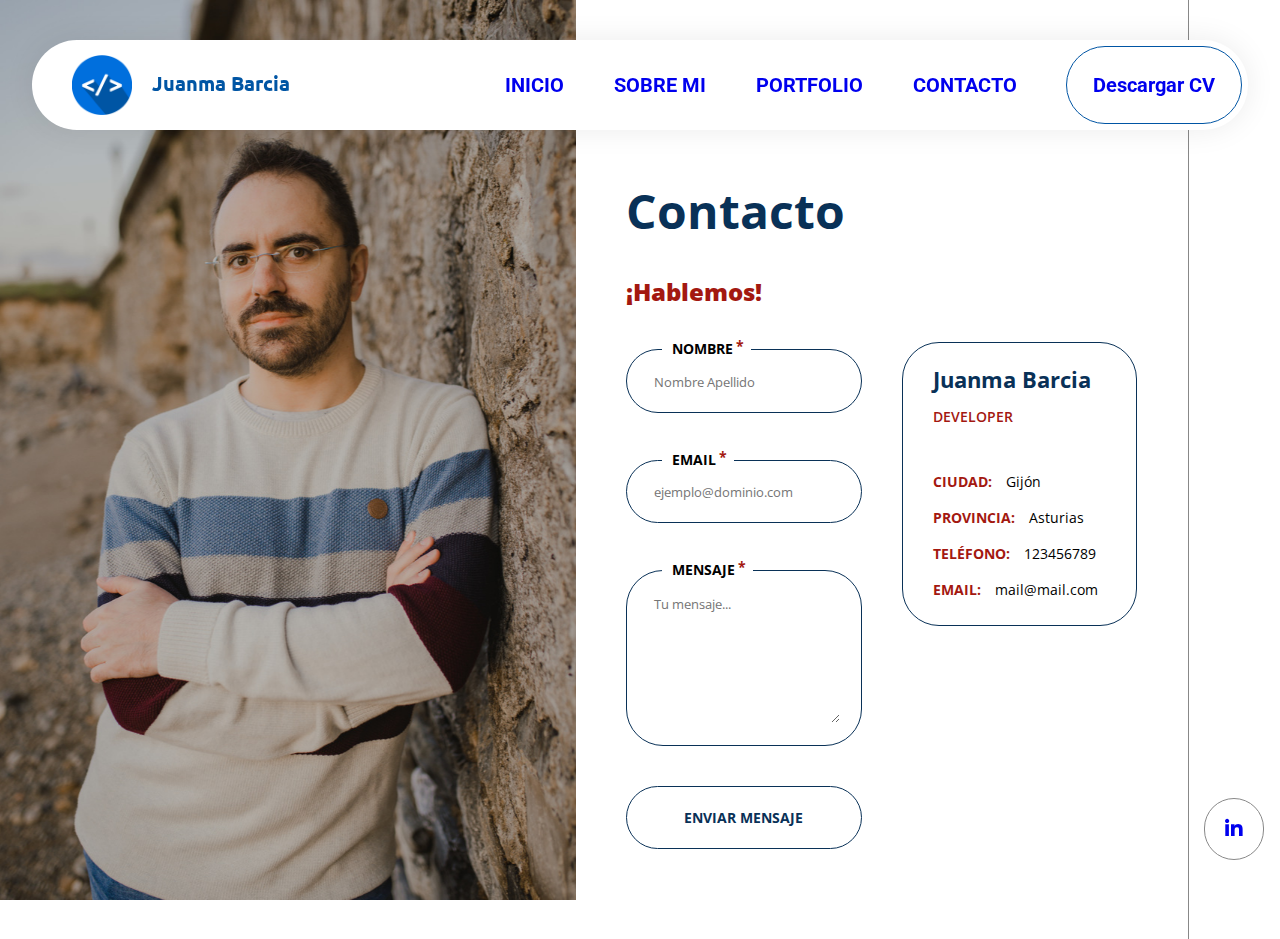
==== contacto.html @ e6e1dfab "First commit" ====
<!DOCTYPE html>
<html lang="en">

<head>
    <meta charset="UTF-8">
    <meta http-equiv="X-UA-Compatible" content="IE=edge">
    <meta name="viewport" content="width=device-width, initial-scale=1.0">
    <title>Página Personal | Contacto</title>
    <link rel="icon" type="image/png" href="assets/favicon.png">
    <link rel="stylesheet" href="css/reset.css">
    <link rel="stylesheet" href="css/style.css">
</head>

<body id="contact">
    <header>
        <nav>
            <div class="navbar">
                <img src="assets/logo.png" alt="logo">
                <div class="name_logo">
                    <p class="primary">Juanma Barcia</p>
                </div>
                <div class="cv">
                    <a href="assets/Curriculum Juanma Barcia.pdf" target="_blank">Descargar CV</a>
                </div>
                <ul>
                    <li>
                        <a href="index.html">Inicio</a>
                    </li>
                    <li>
                        <a href="sobre_mi.html">Sobre mi</a>
                    </li>
                    <li>
                        <a href="portfolio.html">Portfolio</a>
                    </li>
                    <li>
                        <a href="contacto.html">Contacto</a>
                    </li>
                </ul>
            </div>
        </nav>
    </header>
    <main>

        <div class="photo">
            <div class="photo_img"></div>
        </div>
        <div class="content">
            <h1>Contacto</h1>
            <h2 class="subtitule">¡Hablemos!</h2>
            <div class="form">
                <form action="#">
                    <fieldset>
                        <legend>Nombre<sup>*</sup></legend>
                        <input type="text" id="name" name="name" placeholder="Nombre Apellido" required>
                    </fieldset>
                    <fieldset>
                        <legend>Email<sup>*</sup></legend>
                        <input type="text" id="email" name="email" placeholder="ejemplo@dominio.com" required>
                    </fieldset>
                    <fieldset>
                        <legend>Mensaje<sup>*</sup></legend>
                        <textarea id="message" name="message" placeholder="Tu mensaje..." rows="7" required></textarea>
                    </fieldset>
                    <fieldset>
                        <input type="submit" id="send" name="send" value="Enviar mensaje">
                    </fieldset>
                </form>
            </div>
            <div class="address">
                <div class="contact_data">
                    <h3>Juanma Barcia</h3>
                    <h4>Developer</h4>
                    <ul>
                        <li>
                            <strong>
                                <span> Ciudad: </span>
                            </strong>
                            <span> Gijón </span>
                        </li>
                        <li>
                            <strong>
                                <span> Provincia: </span>
                            </strong>
                            <span> Asturias </span>
                        </li>
                        <li>
                            <strong>
                                <span> Teléfono: </span>
                            </strong>
                            <span> 123456789 </span>
                        </li>
                        <li>
                            <strong>
                                <span> Email: </span>
                            </strong>
                            <span> mail@mail.com </span>
                        </li>
                    </ul>
                </div>
            </div>
        </div>

    </main>
    <footer>
        <div class="social">
            <a href="https://www.linkedin.com/in/juanmabarcia/" target="_blank"><i class="fab fa-linkedin-in"></i></a>
        </div>
    </footer>
</body>

</html>
---- css/style.css ----
/* IMPORTS */

@import url('https://use.fontawesome.com/releases/v5.15.3/css/all.css');
@import url('https://fonts.googleapis.com/css2?family=Ubuntu&display=swap');
@import url('https://fonts.googleapis.com/css2?family=Roboto:ital,wght@0,100;0,300;0,400;0,500;0,700;0,900;1,100;1,300;1,400;1,500;1,700;1,900&display=swap');
@import url('https://fonts.googleapis.com/css2?family=Open+Sans:ital,wght@0,300;0,400;0,600;0,700;0,800;1,300;1,400;1,600;1,700;1,800&display=swap');

/* ESTILOS GENERALES */

* {
    font-family: 'Open Sans', sans-serif;
}

 :root {
    --primary: #0055a4;
    --second: #A31810;
    --third: #97A310;
    --fourth: #093157;
    --fifth: #505704;
    --white: #ffffff;
    --light_grey: #888888;
    --mid_grey: #555555;
    --dark_grey: #222222;
    --black: #000000;
}

.primary {
    color: var(--primary)
}

.second {
    color: var(--second)
}

.third {
    color: var(--third)
}

.fourth {
    color: var(--fourth)
}

.fifth {
    color: var(--fifth)
}

.white {
    color: var(--white)
}

.grey {
    color: var(--grey)
}

.black {
    color: var(--black)
}

 ::-webkit-scrollbar {
    width: 8px;
    height: 8px;
}

 ::-webkit-scrollbar-thumb {
    background: var(--primary);
    border-radius: 4px;
}

 ::-webkit-scrollbar-track {
    background: var(--white);
}

h1, h2, h3, h4 {
    color: var(--fourth);
    font-weight: 500;
    margin-bottom: 2rem;
    line-height: 1.5;
}

h1 {
    font-weight: 700;
    font-size: 3em;
    line-height: 1.3;
}

h2 {
    font-size: 2em;
}

h3 {
    font-size: 1.5em;
}

p {
    color: var(--light_grey);
    line-height: 2;
    margin-bottom: 20px;
}

li {
    margin-bottom: 10px;
}

a {
    text-decoration: none;
}

a:visited {
    color: var(--primary);
}

strong {
    color: var(--second);
    font-weight: 700;
}

.subtitule {
    color: var(--second);
    font-weight: 900;
    font-size: 1.5rem;
}


/* HEADER */

nav {
    width: 100%;
    font-family: 'Roboto', sans-serif;
    font-weight: bold;
    font-size: 20px;
    position: fixed;
    top: 0;
    z-index: 100;
    color: var(--primary);
}

.navbar {
    background-color: var(--white);
    border-radius: 45px;
    height: 90px;
    width: 95%;
    margin: 40px auto;
    box-shadow: 0px 0px 30px rgb(0 0 0 / 8%);
    ;
}

nav a:hover {
    transform: rotateX(360deg);
    transition: transform 0.8s cubic-bezier(0.55, 0.055, 0.675, 0.19);
}

nav img {
    float: left;
    width: 60px;
    position: relative;
    top: 15px;
    left: 40px;
}

.name_logo {
    width: 140px;
    float: left;
    font-family: 'Ubuntu', sans-serif;
    position: relative;
    top: 33px;
    left: 60px;
    font-size: 20px;
    font-weight: bold;
    line-height: 1.2;
}

.name_logo p {
    line-height: 1;
}

.cv {
    float: right;
}

.cv a {
    border: solid var(--primary) 1px;
    border-radius: 40px;
    padding: 26px;
    top: 33px;
    right: 6px;
    vertical-align: middle;
    position: relative;
}

.cv a:hover {
    background-color: var(--primary);
    transition: background-color 0.4s ease-in;
}

.cv:hover a {
    color: var(--white);
    transition: color 0.4s ease-in;
}

nav ul {
    list-style-type: none;
    margin: 9px 0;
    padding: 0;
    float: right;
}

nav li {
    float: left;
    margin: 0 10px;
    text-transform: uppercase;
}

nav li:last-child {
    margin-right: 40px;
}

nav li a {
    display: block;
    padding: 26px 15px;
}


/* MAIN */

main {
    position: relative;
    margin-top: 50px;
    margin-left: 45%;
    margin-right: 92px;
    min-height: calc(100vh - 130px);
    display: flex;
    align-items: center;
}

main:before {
    content: '';
    position: fixed;
    left: 45%;
    right: 92px;
    top: 0;
    height: 40px;
    background: var(--white);
    z-index: 13;
}

.photo {
    position: fixed;
    top: 0;
    left: 0;
    width: 45%;
    height: 100%;
}

.photo_img {
    background-image: url("../assets/IMG_1263.jpg");
    position: absolute;
    left: 0;
    top: 0;
    width: 100%;
    height: 100%;
    background-repeat: no-repeat;
    background-position: top center;
    background-size: cover;
}

.content {
    margin-top: 80px;
    padding: 50px;
    max-width: calc(100% - 100px);
}

.photo img {
    width: 100%;
    visibility: hidden;
}


/* FOOTER */

footer {
    position: fixed;
    bottom: 40px;
    right: 0;
    width: 92px;
    z-index: 99;
}

footer:before {
    content: '';
    position: absolute;
    bottom: -50vh;
    left: 0;
    width: 1px;
    height: 200vh;
    background: var(--light_grey);
}

.social a i {
    display: block;
    width: fit-content;
    margin: 0 auto;
    border: solid 1px var(--light_grey);
    padding: 20px;
    border-radius: 30px;
}

.fa-linkedin-in:before {
    font-size: 20px;
}

.social a i:hover {
    background-color: #0a66c280;
    transition: background-color 0.3s ease-in;
}


/* ESTILOS DE CADA PÁGINA */


/* INICIO */

#index .content {
    width: 70%;
}


/* SOBRE MI */

#about .content li {
    margin-bottom: 10px;
    width: 50%;
    float: left;
}

#about .content ul li strong {
    display: inline-block;
    width: 50%;
    text-transform: uppercase;
}

#about .bars {
    width: 43%;
    float: left;
    margin: 0 1em;
}

#about .bars h3 {
    font-size: 1.3em;
    font-weight: 700;
    margin: 1em 0 0.2em;
    text-align: center;
}

#about .progress_bar {
    border: 1px solid var(--third);
    border-radius: 14px;
}

#about .progress_bar>div {
    background: var(--third);
    padding: 5px 0px;
    -webkit-animation: progress_bar 2s;
    -moz-animation: progress_bar 2s;
}

@-webkit-keyframes progress_bar {
    0% {
        width: 0;
    }
}

@-moz-keyframes progress_bar {
    0% {
        width: 0;
    }
}


/* PORTFOLIO */

#portfolio .grid_element {
    width: 47%;
    float: left;
    margin-bottom: 10px;
}

#portfolio .grid_element:nth-child(even) {
    margin-left: 10px;
}

#portfolio .grid_element:nth-child(odd) {
    margin-right: 10px;
}

#portfolio .grid_element img {
    width: 95%;
    margin: auto;
    display: block;
}

#portfolio .grid_element h3 {
    text-align: center;
    margin: 1rem 0;
}

#portfolio .grid_element h3 a {
    padding: 5px 20px;
}

#portfolio figure img {
    visibility: hidden;
}

#portfolio .grid_element:hover .element {
    transform: scale(1.05);
    transition: all .5s;
}

#portfolio .figure {
    background-repeat: no-repeat;
    background-position: center center;
    background-size: cover;
    transform: scale(0.95);
    border: 1px solid var(--light_grey);
}

#portfolio .figure1 {
    background-image: url("../assets/portfolio/cadarma.png");
}

#portfolio .figure2 {
    background-image: url("../assets/portfolio/cevisa.png");
}

#portfolio .figure3 {
    background-image: url("../assets/portfolio/endovations.png");
}

#portfolio .figure4 {
    background-image: url("../assets/portfolio/inffusions.png");
}

.figure5 {
    background-image: url("../assets/portfolio/osjuan.png");
}

#portfolio .figure6 {
    background-image: url("../assets");
}


/* CONTACTO */

#contact .content {
    width: 100%;
}

#contact .form, #contact .address {
    width: 46%;
    float: left;
    padding-right: 20px;
}

#contact .content div.address {
    padding-left: 20px;
    padding-right: 0;
}

#contact .content .contact_data {
    padding: 20px 30px;
    border: 1px solid var(--fourth);
    border-radius: 37px;
}

#contact fieldset {
    padding: 15px 25px 20px;
    border: 1px solid var(--fourth);
    border-radius: 37px;
    margin-bottom: 40px;
}

#contact fieldset:last-child {
    padding: 20px 35px;
}

#contact legend {
    padding: 0 10px;
    font-weight: 700;
    text-transform: uppercase;
    font-size: 0.9em;
    margin-left: 10px;
}

#contact input, textarea {
    border: none;
    width: 100%;
    font-size: 0.8em;
    color: var(--fourth)
}

#contact input:focus, textarea:focus {
    outline: none;
}

#contact input[type="submit"] {
    color: var(--fourth);
    font-weight: 700;
    text-transform: uppercase;
    font-size: 0.9em;
    background: none;
}

#contact sup {
    color: var(--second);
    position: relative;
    top: -3px;
    left: 3px;
}

#contact .contact_data h3 {
    font-weight: 700;
    margin-bottom: 10px;
    font-size: 1.4em;
}

#contact .contact_data h4 {
    color: var(--second);
    font-weight: 600;
    font-size: 0.85em;
    text-transform: uppercase;
}

#contact .contact_data ul {
    margin-top: 3em;
}

#contact .contact_data li {
    margin-bottom: 1.5em;
    font-size: 0.9em;
}

#contact .contact_data li:last-child {
    margin-bottom: 0.5em;
}

#contact .contact_data li strong {
    padding-right: 10px;
    text-transform: uppercase;
}
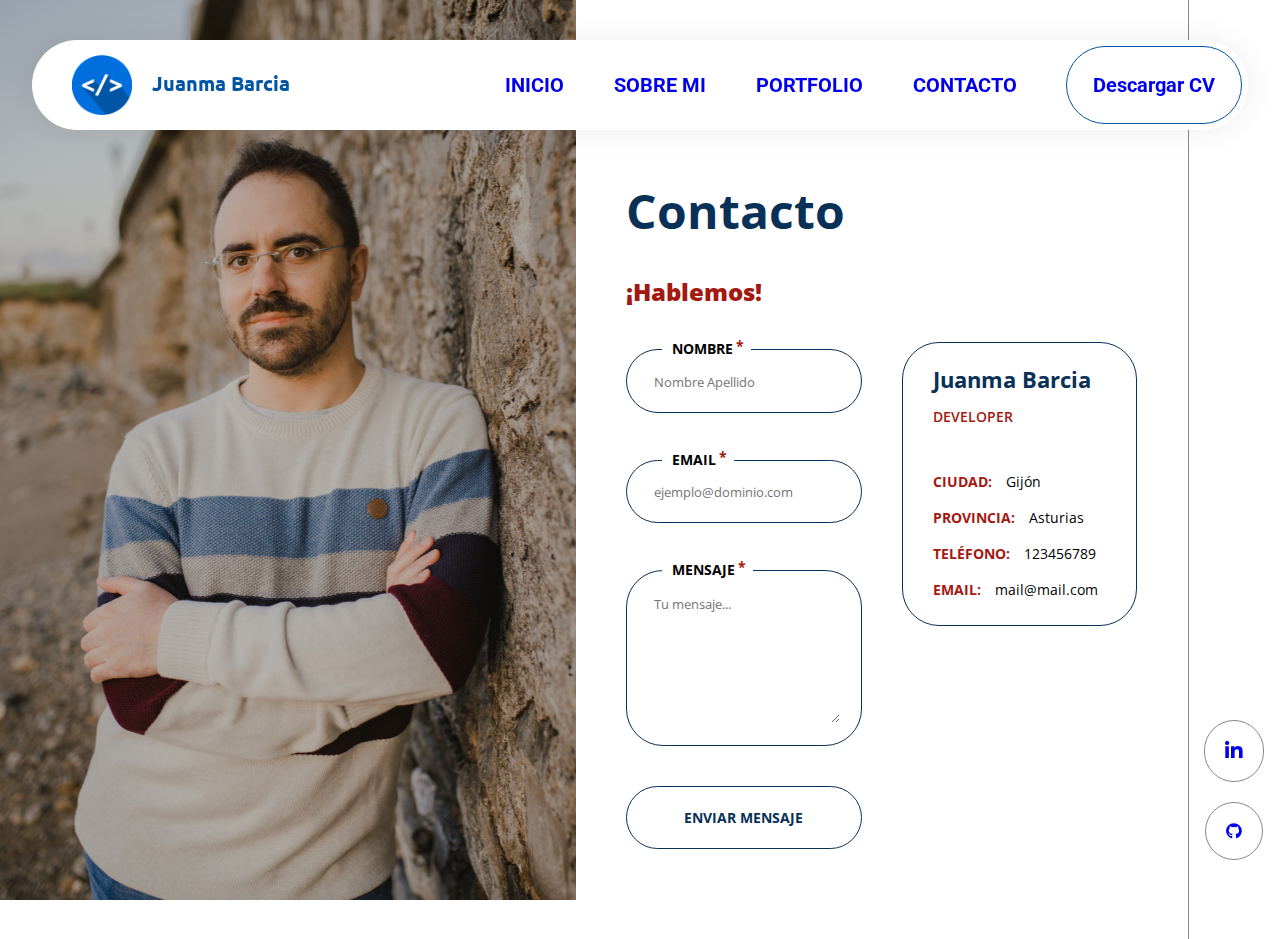
==== commit f2e78661: "Added GitHub icon to footer" ====
--- a/contacto.html
+++ b/contacto.html
@@ -104,6 +104,7 @@
     <footer>
         <div class="social">
             <a href="https://www.linkedin.com/in/juanmabarcia/" target="_blank"><i class="fab fa-linkedin-in"></i></a>
+            <a href="https://github.com/JuanmaBarcia" target="_blank"><i class="fab fa-github"></i></a>
         </div>
     </footer>
 </body>
--- a/css/style.css
+++ b/css/style.css
@@ -298,7 +298,7 @@
 .social a i {
     display: block;
     width: fit-content;
-    margin: 0 auto;
+    margin: 20px auto 0;
     border: solid 1px var(--light_grey);
     padding: 20px;
     border-radius: 30px;
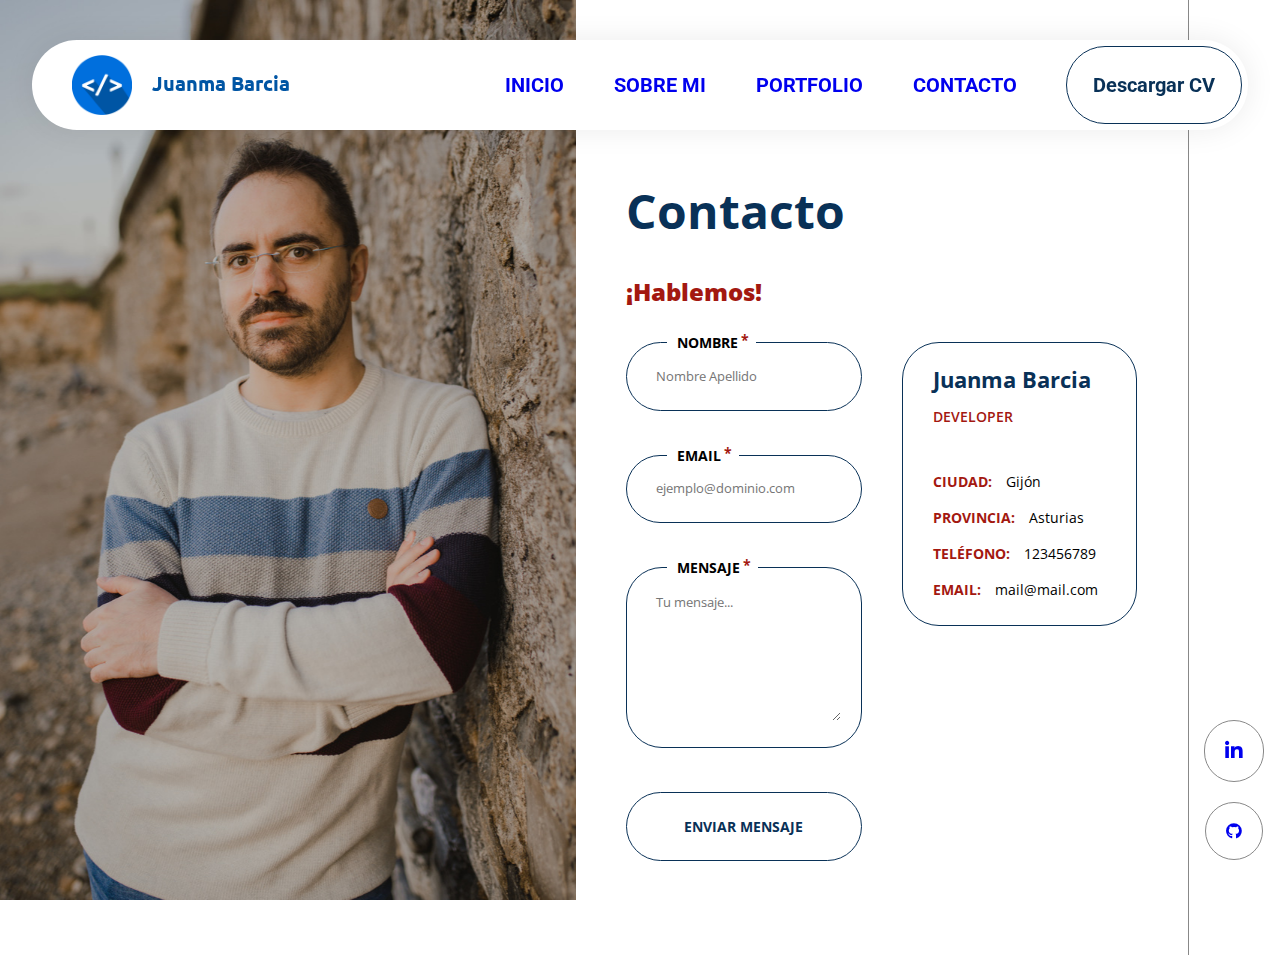
==== commit 5ec63ffd: "Priemrea modificacion responsive 03/05/21" ====
--- a/contacto.html
+++ b/contacto.html
@@ -41,29 +41,29 @@
     </header>
     <main>
 
-        <div class="photo">
+        <figure class="photo">
             <div class="photo_img"></div>
-        </div>
+        </figure>
         <div class="content">
             <h1>Contacto</h1>
             <h2 class="subtitule">¡Hablemos!</h2>
             <div class="form">
                 <form action="#">
-                    <fieldset>
-                        <legend>Nombre<sup>*</sup></legend>
+                    <div class="form_div">
+                        <label for="name">Nombre<sup>*</sup></label>
                         <input type="text" id="name" name="name" placeholder="Nombre Apellido" required>
-                    </fieldset>
-                    <fieldset>
-                        <legend>Email<sup>*</sup></legend>
+                    </div>
+                    <div class="form_div">
+                        <label for="email">Email<sup>*</sup></label>
                         <input type="text" id="email" name="email" placeholder="ejemplo@dominio.com" required>
-                    </fieldset>
-                    <fieldset>
-                        <legend>Mensaje<sup>*</sup></legend>
+                    </div>
+                    <div class="form_div">
+                        <label for="message">Mensaje<sup>*</sup></label>
                         <textarea id="message" name="message" placeholder="Tu mensaje..." rows="7" required></textarea>
-                    </fieldset>
-                    <fieldset>
+                    </div>
+                    <div class="form_div botton">
                         <input type="submit" id="send" name="send" value="Enviar mensaje">
-                    </fieldset>
+                    </div>
                 </form>
             </div>
             <div class="address">
--- a/css/style.css
+++ b/css/style.css
@@ -1,11 +1,11 @@
-/* IMPORTS */
+/* ===========================  IMPORTS  =========================== */
 
 @import url('https://use.fontawesome.com/releases/v5.15.3/css/all.css');
 @import url('https://fonts.googleapis.com/css2?family=Ubuntu&display=swap');
 @import url('https://fonts.googleapis.com/css2?family=Roboto:ital,wght@0,100;0,300;0,400;0,500;0,700;0,900;1,100;1,300;1,400;1,500;1,700;1,900&display=swap');
 @import url('https://fonts.googleapis.com/css2?family=Open+Sans:ital,wght@0,300;0,400;0,600;0,700;0,800;1,300;1,400;1,600;1,700;1,800&display=swap');
 
-/* ESTILOS GENERALES */
+/* ===========================  ESTILOS GENERALES  =========================== */
 
 * {
     font-family: 'Open Sans', sans-serif;
@@ -121,7 +121,7 @@
 }
 
 
-/* HEADER */
+/* ===========================  HEADER  =========================== */
 
 nav {
     width: 100%;
@@ -149,9 +149,10 @@
     transition: transform 0.8s cubic-bezier(0.55, 0.055, 0.675, 0.19);
 }
 
-nav img {
+.navbar>img {
     float: left;
     width: 60px;
+    height: 60px;
     position: relative;
     top: 15px;
     left: 40px;
@@ -178,17 +179,18 @@
 }
 
 .cv a {
-    border: solid var(--primary) 1px;
+    border: solid var(--fourth) 1px;
     border-radius: 40px;
     padding: 26px;
     top: 33px;
     right: 6px;
     vertical-align: middle;
     position: relative;
+    color: var(--fourth);
 }
 
 .cv a:hover {
-    background-color: var(--primary);
+    background-color: var(--fourth);
     transition: background-color 0.4s ease-in;
 }
 
@@ -220,7 +222,7 @@
 }
 
 
-/* MAIN */
+/* ===========================  MAIN  =========================== */
 
 main {
     position: relative;
@@ -275,7 +277,7 @@
 }
 
 
-/* FOOTER */
+/* ===========================  FOOTER  =========================== */
 
 footer {
     position: fixed;
@@ -308,23 +310,28 @@
     font-size: 20px;
 }
 
-.social a i:hover {
+.social a i.fa-linkedin-in:hover {
     background-color: #0a66c280;
     transition: background-color 0.3s ease-in;
 }
 
-
-/* ESTILOS DE CADA PÁGINA */
-
-
-/* INICIO */
+.social a i.fa-github:hover {
+    background-color: #06273880;
+    transition: background-color 0.3s ease-in;
+}
+
+
+/* ===========================  ESTILOS DE CADA PÁGINA  =========================== */
+
+
+/* ===========================  INICIO  =========================== */
 
 #index .content {
     width: 70%;
 }
 
 
-/* SOBRE MI */
+/* ===========================  SOBRE MI  =========================== */
 
 #about .content li {
     margin-bottom: 10px;
@@ -376,7 +383,7 @@
 }
 
 
-/* PORTFOLIO */
+/* ===========================  PORTFOLIO  =========================== */
 
 #portfolio .grid_element {
     width: 47%;
@@ -449,7 +456,7 @@
 }
 
 
-/* CONTACTO */
+/* ===========================  CONTACTO  =========================== */
 
 #contact .content {
     width: 100%;
@@ -472,34 +479,42 @@
     border-radius: 37px;
 }
 
-#contact fieldset {
-    padding: 15px 25px 20px;
+.form_div {
+    padding: 15px;
     border: 1px solid var(--fourth);
-    border-radius: 37px;
-    margin-bottom: 40px;
-}
-
-#contact fieldset:last-child {
-    padding: 20px 35px;
-}
-
-#contact legend {
+    margin-bottom: 44px;
+    border-radius: 36px;
+}
+
+label {
+    background-color: var(--white);
     padding: 0 10px;
+    position: relative;
+    top: -24px;
+    left: 25px;
     font-weight: 700;
     text-transform: uppercase;
     font-size: 0.9em;
-    margin-left: 10px;
-}
-
-#contact input, textarea {
+}
+
+#contact input:focus, textarea:focus {
+    outline: none;
+}
+
+.form_div.botton {
+    display: flex;
+    padding: 0;
+    cursor: pointer;
+}
+
+.form_div input, .form_div textarea {
+    position: relative;
+    top: -9px;
+    width: 90%;
+    left: 12px;
     border: none;
-    width: 100%;
     font-size: 0.8em;
     color: var(--fourth)
-}
-
-#contact input:focus, textarea:focus {
-    outline: none;
 }
 
 #contact input[type="submit"] {
@@ -508,6 +523,10 @@
     text-transform: uppercase;
     font-size: 0.9em;
     background: none;
+    position: unset;
+    margin: 0 auto;
+    padding: 24px;
+    cursor: pointer;
 }
 
 #contact sup {
@@ -546,4 +565,110 @@
 #contact .contact_data li strong {
     padding-right: 10px;
     text-transform: uppercase;
+}
+
+
+/* ===========================  RESPONSIVE  =========================== */
+
+.close, .open, .mobile_menu {
+    display: none;
+}
+
+@media screen and (max-width:480px) {
+    .navbar {
+        border-radius: 0;
+        height: 90px;
+        width: 100%;
+        margin: 0;
+    }
+    .navbar>.cv, .navbar>ul {
+        display: none;
+    }
+    .navbar>img {
+        left: 20px;
+    }
+    .name_logo {
+        left: 40px;
+    }
+    .open {
+        display: block;
+    }
+    .btn_mobile_menu {
+        width: fit-content;
+        float: right;
+        position: relative;
+        top: 14px;
+        right: 20px;
+    }
+    .btn_mobile_menu img {
+        width: 60px;
+        height: 60px;
+        cursor: pointer;
+    }
+    .mobile_menu ul {
+        display: flex;
+        flex-direction: column;
+        width: 100%;
+        background-color: var(--white);
+        text-align: center;
+        margin-top: 30px;
+        box-shadow: 0px 0px 30px rgb(0 0 0 / 8%);
+    }
+    .mobile_menu li {
+        border-top: 1px solid var(--light_grey);
+        width: 100%;
+        margin: 0;
+    }
+    main {
+        position: relative;
+        margin-top: 90px;
+        margin-left: 0;
+        margin-right: 0;
+        min-height: 0;
+        display: flex;
+        flex-direction: column;
+        align-items: unset;
+    }
+    main:before {
+        display: none;
+    }
+    .photo {
+        position: unset;
+        top: unset;
+        left: unset;
+        width: 100%;
+        height: unset;
+    }
+    .photo img {
+        width: 100%;
+        visibility: unset;
+    }
+    .photo_img {
+        display: none;
+    }
+    #index .content {
+        width: unset;
+    }
+    .content {
+        margin-top: unset;
+        padding: 30px;
+        max-width: unset;
+    }
+    footer {
+        position: relative;
+        bottom: unset;
+        right: unset;
+        width: unset;
+        z-index: unset;
+        padding: 20px 0;
+        border-top: 1px solid var(--light_grey);
+        border-bottom: 1px solid var(--light_grey);
+    }
+    .social {
+        display: flex;
+        justify-content: space-evenly;
+    }
+    .social a i {
+        margin: 0;
+    }
 }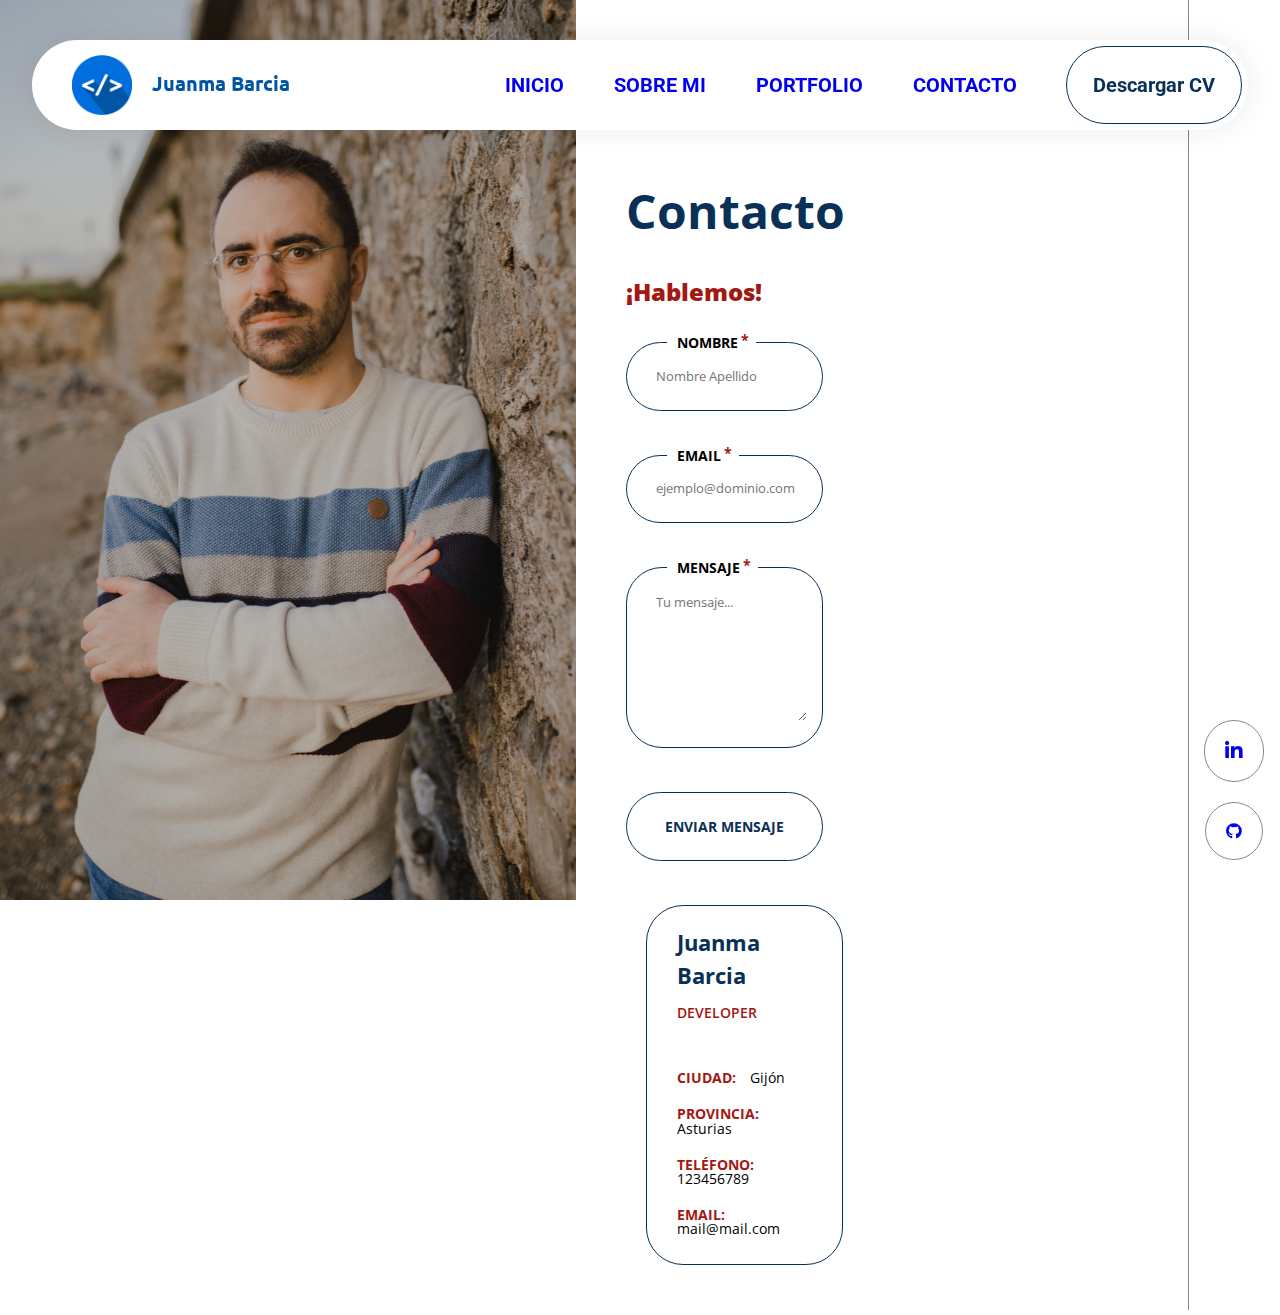
==== commit f7ef9ab7: "Arreglos en el responsive" ====
--- a/contacto.html
+++ b/contacto.html
@@ -1,5 +1,5 @@
 <!DOCTYPE html>
-<html lang="en">
+<html lang="es">
 
 <head>
     <meta charset="UTF-8">
@@ -36,6 +36,29 @@
                         <a href="contacto.html">Contacto</a>
                     </li>
                 </ul>
+                <div id="btn_mobile_menu">
+                    <img id="open" src="assets/open.png" alt="Abrir menu movil">
+                    <img id="close" class="oculto" src="assets/close.png" alt="Cerrar menu movil">
+                </div>
+                <div id="mobile_menu">
+                    <ul>
+                        <li>
+                            <a href="index.html">Inicio</a>
+                        </li>
+                        <li>
+                            <a href="sobre_mi.html">Sobre mi</a>
+                        </li>
+                        <li>
+                            <a href="portfolio.html">Portfolio</a>
+                        </li>
+                        <li>
+                            <a href="contacto.html">Contacto</a>
+                        </li>
+                        <li>
+                            <a href="assets/Curriculum Juanma Barcia.pdf" target="_blank">Descargar CV</a>
+                        </li>
+                    </ul>
+                </div>
             </div>
         </nav>
     </header>
@@ -107,6 +130,7 @@
             <a href="https://github.com/JuanmaBarcia" target="_blank"><i class="fab fa-github"></i></a>
         </div>
     </footer>
+    <script src="js/script.js"></script>
 </body>
 
 </html>--- a/css/style.css
+++ b/css/style.css
@@ -172,6 +172,7 @@
 
 .name_logo p {
     line-height: 1;
+    margin-bottom: unset;
 }
 
 .cv {
@@ -219,6 +220,10 @@
 nav li a {
     display: block;
     padding: 26px 15px;
+}
+
+div#btn_mobile_menu {
+    display: none;
 }
 
 
@@ -326,7 +331,7 @@
 
 /* ===========================  INICIO  =========================== */
 
-#index .content {
+.content {
     width: 70%;
 }
 
@@ -346,7 +351,7 @@
 }
 
 #about .bars {
-    width: 43%;
+    width: 42%;
     float: left;
     margin: 0 1em;
 }
@@ -366,17 +371,16 @@
 #about .progress_bar>div {
     background: var(--third);
     padding: 5px 0px;
-    -webkit-animation: progress_bar 2s;
-    -moz-animation: progress_bar 2s;
-}
-
-@-webkit-keyframes progress_bar {
+    animation: progress_bar 2s;
+}
+
+@keyframes progress_bar {
     0% {
         width: 0;
     }
 }
 
-@-moz-keyframes progress_bar {
+@keyframes progress_bar {
     0% {
         width: 0;
     }
@@ -384,6 +388,11 @@
 
 
 /* ===========================  PORTFOLIO  =========================== */
+
+.grid {
+    display: flex;
+    flex-wrap: wrap;
+}
 
 #portfolio .grid_element {
     width: 47%;
@@ -457,10 +466,6 @@
 
 
 /* ===========================  CONTACTO  =========================== */
-
-#contact .content {
-    width: 100%;
-}
 
 #contact .form, #contact .address {
     width: 46%;
@@ -567,18 +572,84 @@
     text-transform: uppercase;
 }
 
+.oculto {
+    display: none;
+}
+
 
 /* ===========================  RESPONSIVE  =========================== */
 
-.close, .open, .mobile_menu {
+#mobile_menu {
     display: none;
 }
 
-@media screen and (max-width:480px) {
+
+/* ===========================  LAPTOP  =========================== */
+
+@media screen and (max-width:1260px) {
+    .content {
+        width: 100%;
+    }
+    nav {
+        font-size: 1.4vw;
+    }
+    .name_logo {
+        top: 35px;
+        left: 35px;
+        width: 18vw;
+    }
+    .navbar>img {
+        left: 20px;
+    }
+    .cv a {
+        padding: 22.5px;
+        top: 39px;
+        right: 14px;
+        font-size: 12px;
+    }
+    nav li {
+        margin: 0 5px;
+    }
+    nav li a {
+        padding: 30px 10px;
+    }
+    nav ul {
+        margin: 10px 0;
+    }
+    #about .bars {
+        margin: 0 0.5em;
+    }
+    #portfolio .grid_element {
+        width: unset;
+        float: left;
+        margin-bottom: unset;
+    }
+    #portfolio .grid_element:nth-child(odd) {
+        margin-right: unset;
+    }
+    #portfolio .grid_element:nth-child(even) {
+        margin-left: unset;
+    }
+    #contact .form, #contact .address {
+        width: 100%;
+        padding-right: unset;
+    }
+    #contact .content div.address {
+        padding-left: unset;
+    }
+}
+
+
+/* ===========================  TABLET  =========================== */
+
+@media screen and (max-width:768px) {
+    nav {
+        font-size: 2.5vw;
+    }
     .navbar {
         border-radius: 0;
         height: 90px;
-        width: 100%;
+        width: 100vw;
         margin: 0;
     }
     .navbar>.cv, .navbar>ul {
@@ -593,19 +664,22 @@
     .open {
         display: block;
     }
-    .btn_mobile_menu {
+    div#btn_mobile_menu {
+        display: block;
+    }
+    #btn_mobile_menu {
         width: fit-content;
         float: right;
         position: relative;
         top: 14px;
         right: 20px;
     }
-    .btn_mobile_menu img {
+    #btn_mobile_menu img {
         width: 60px;
         height: 60px;
         cursor: pointer;
     }
-    .mobile_menu ul {
+    #mobile_menu ul {
         display: flex;
         flex-direction: column;
         width: 100%;
@@ -614,10 +688,13 @@
         margin-top: 30px;
         box-shadow: 0px 0px 30px rgb(0 0 0 / 8%);
     }
-    .mobile_menu li {
+    #mobile_menu li {
         border-top: 1px solid var(--light_grey);
         width: 100%;
         margin: 0;
+    }
+    #mobile_menu.mobile, #btn_mobile_menu .mobile {
+        display: block;
     }
     main {
         position: relative;
@@ -640,29 +717,34 @@
         height: unset;
     }
     .photo img {
-        width: 100%;
         visibility: unset;
+        object-fit: none;
     }
     .photo_img {
         display: none;
     }
-    #index .content {
+    .content {
         width: unset;
-    }
-    .content {
         margin-top: unset;
         padding: 30px;
         max-width: unset;
     }
+    .content_bars {
+        display: flex;
+        justify-content: center;
+    }
     footer {
         position: relative;
-        bottom: unset;
+        bottom: 0px;
         right: unset;
         width: unset;
         z-index: unset;
-        padding: 20px 0;
+        margin-top: 40px;
         border-top: 1px solid var(--light_grey);
-        border-bottom: 1px solid var(--light_grey);
+    }
+    .social a {
+        position: relative;
+        top: -30px;
     }
     .social {
         display: flex;
@@ -670,5 +752,39 @@
     }
     .social a i {
         margin: 0;
+        background-color: var(--white);
+    }
+}
+
+
+/* ===========================  MOBILE  =========================== */
+
+@media screen and (max-width:480px) {
+    .name_logo {
+        width: 40vw;
+    }
+    h1 {
+        font-size: 2.5em;
+    }
+    .content_bars {
+        flex-direction: column;
+        margin-bottom: 50px;
+    }
+    #about .bars {
+        width: 100%;
+        float: unset;
+        margin: unset;
+    }
+    #portfolio .grid_element {
+        width: 100%;
+        float: unset;
+        margin-bottom: unset;
+    }
+    #portfolio .grid_element:nth-child(even) {
+        margin-left: unset;
+    }
+    .photo img {
+        height: unset;
+        object-fit: unset;
     }
 }